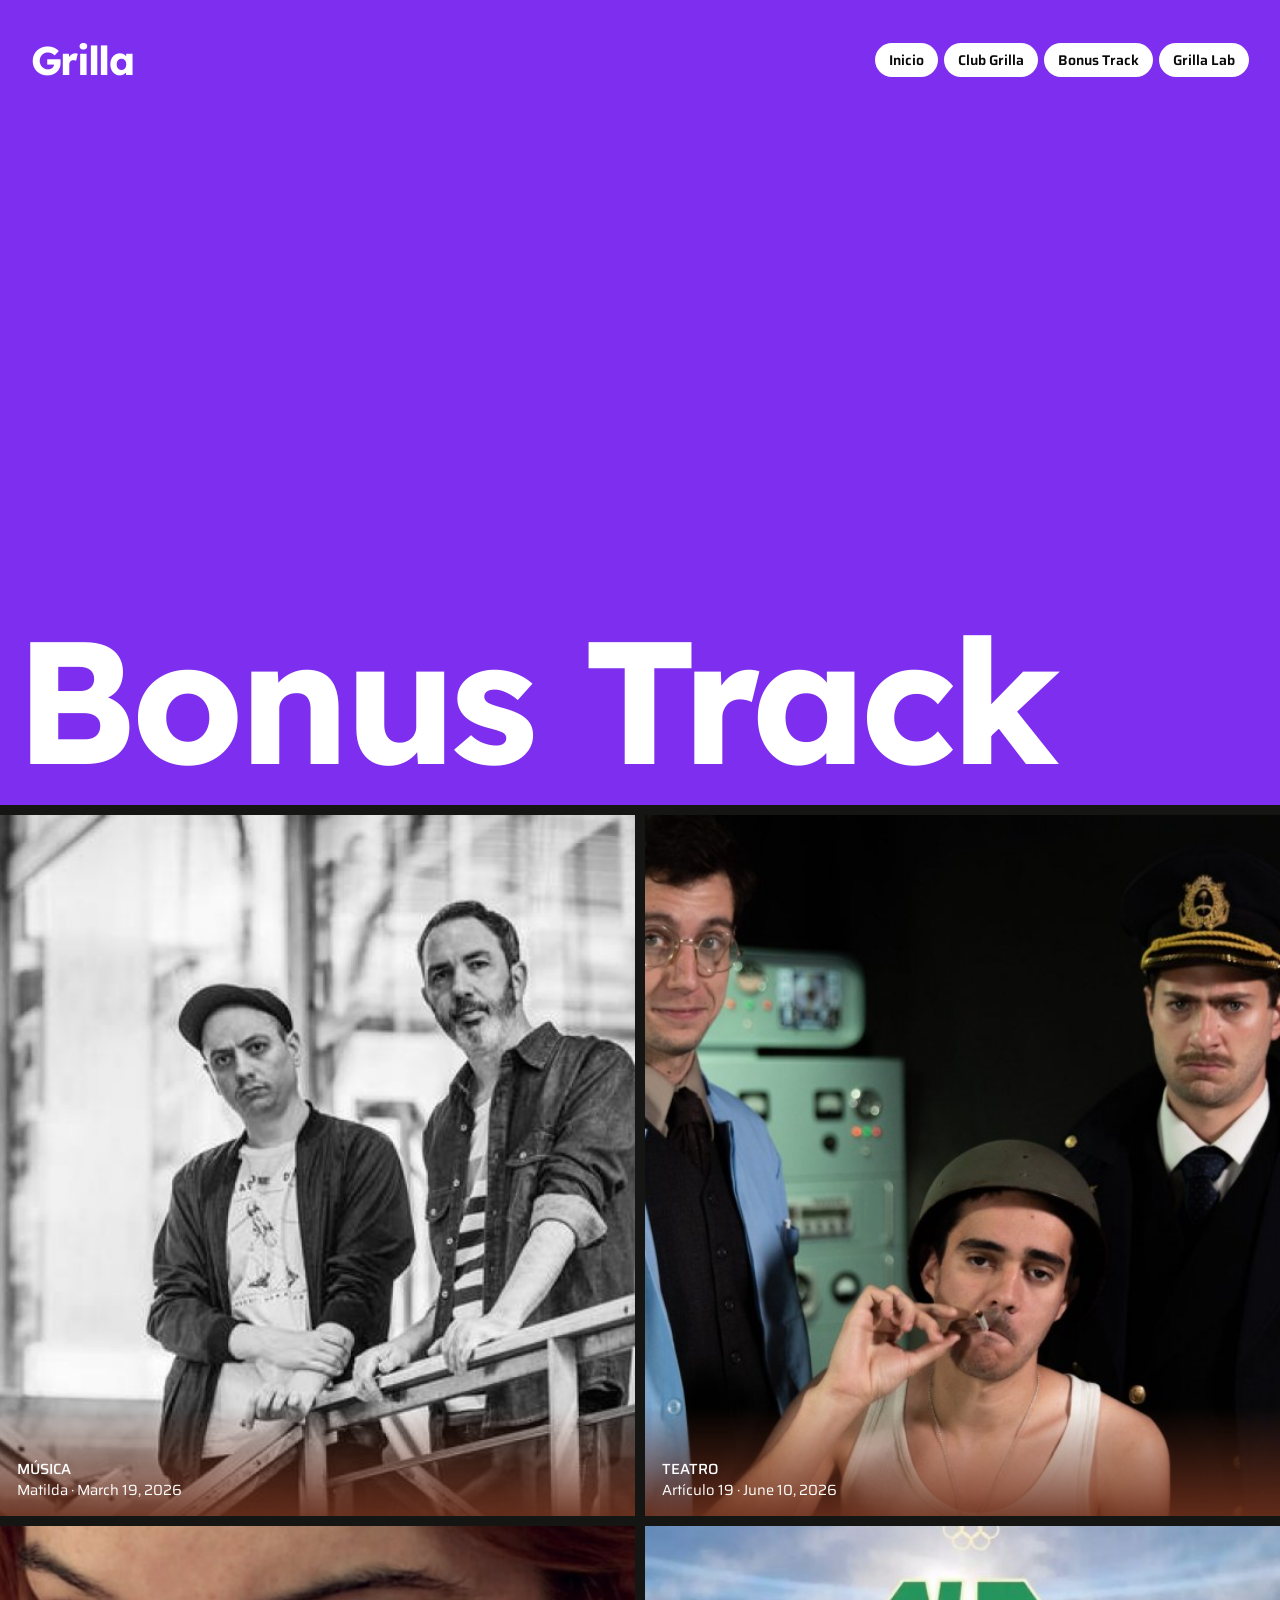
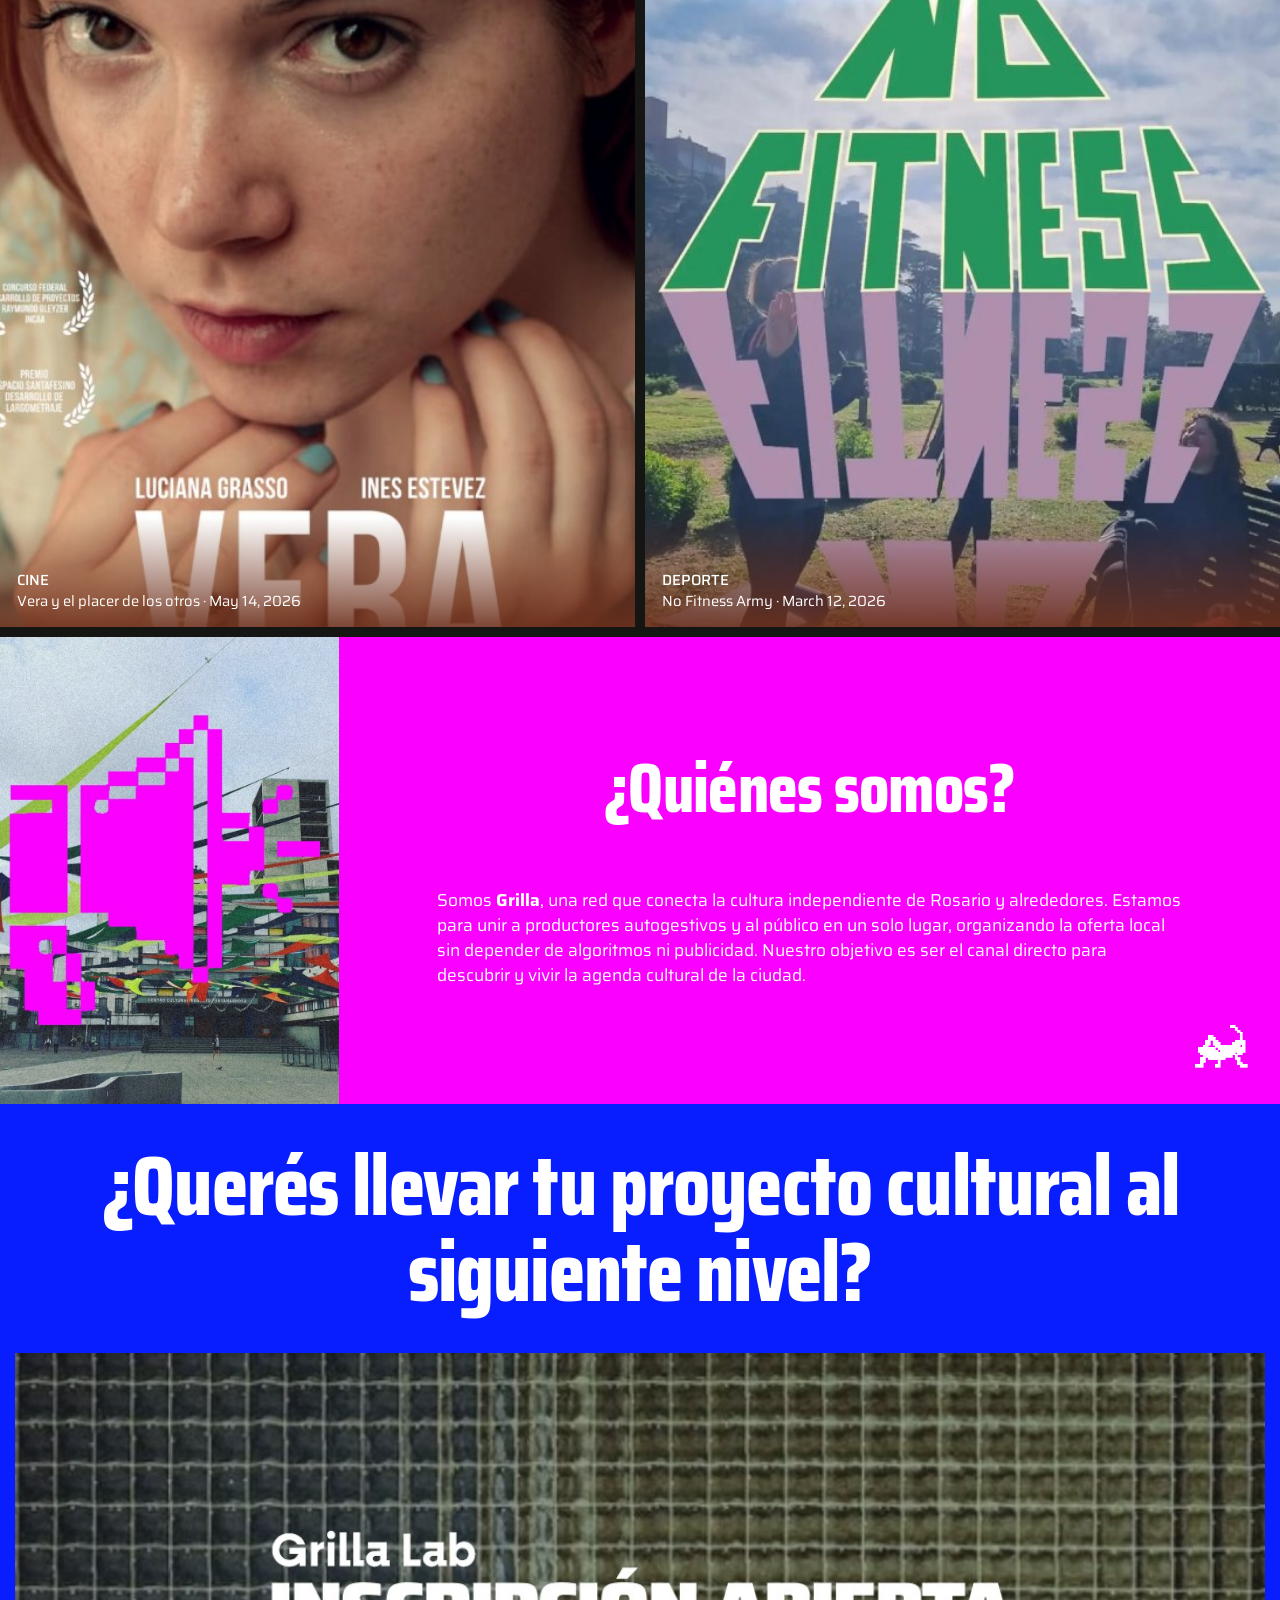
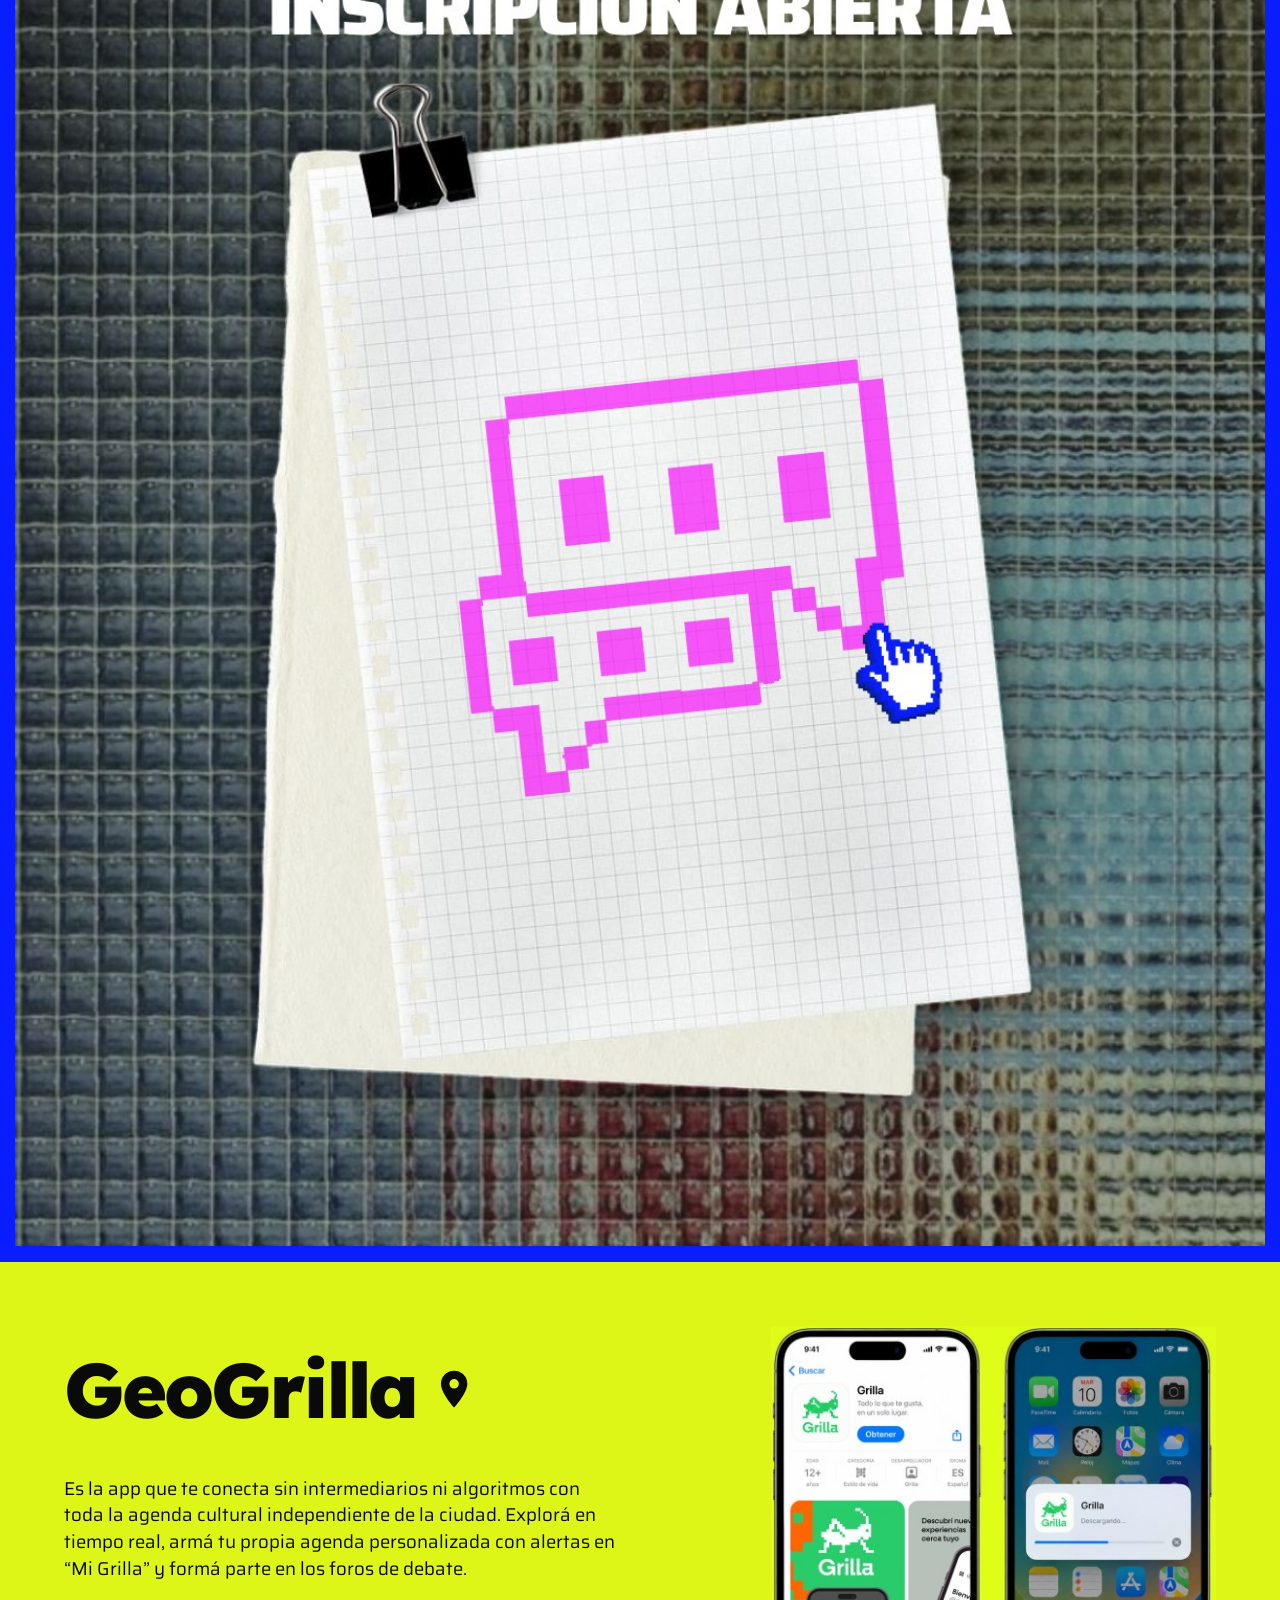
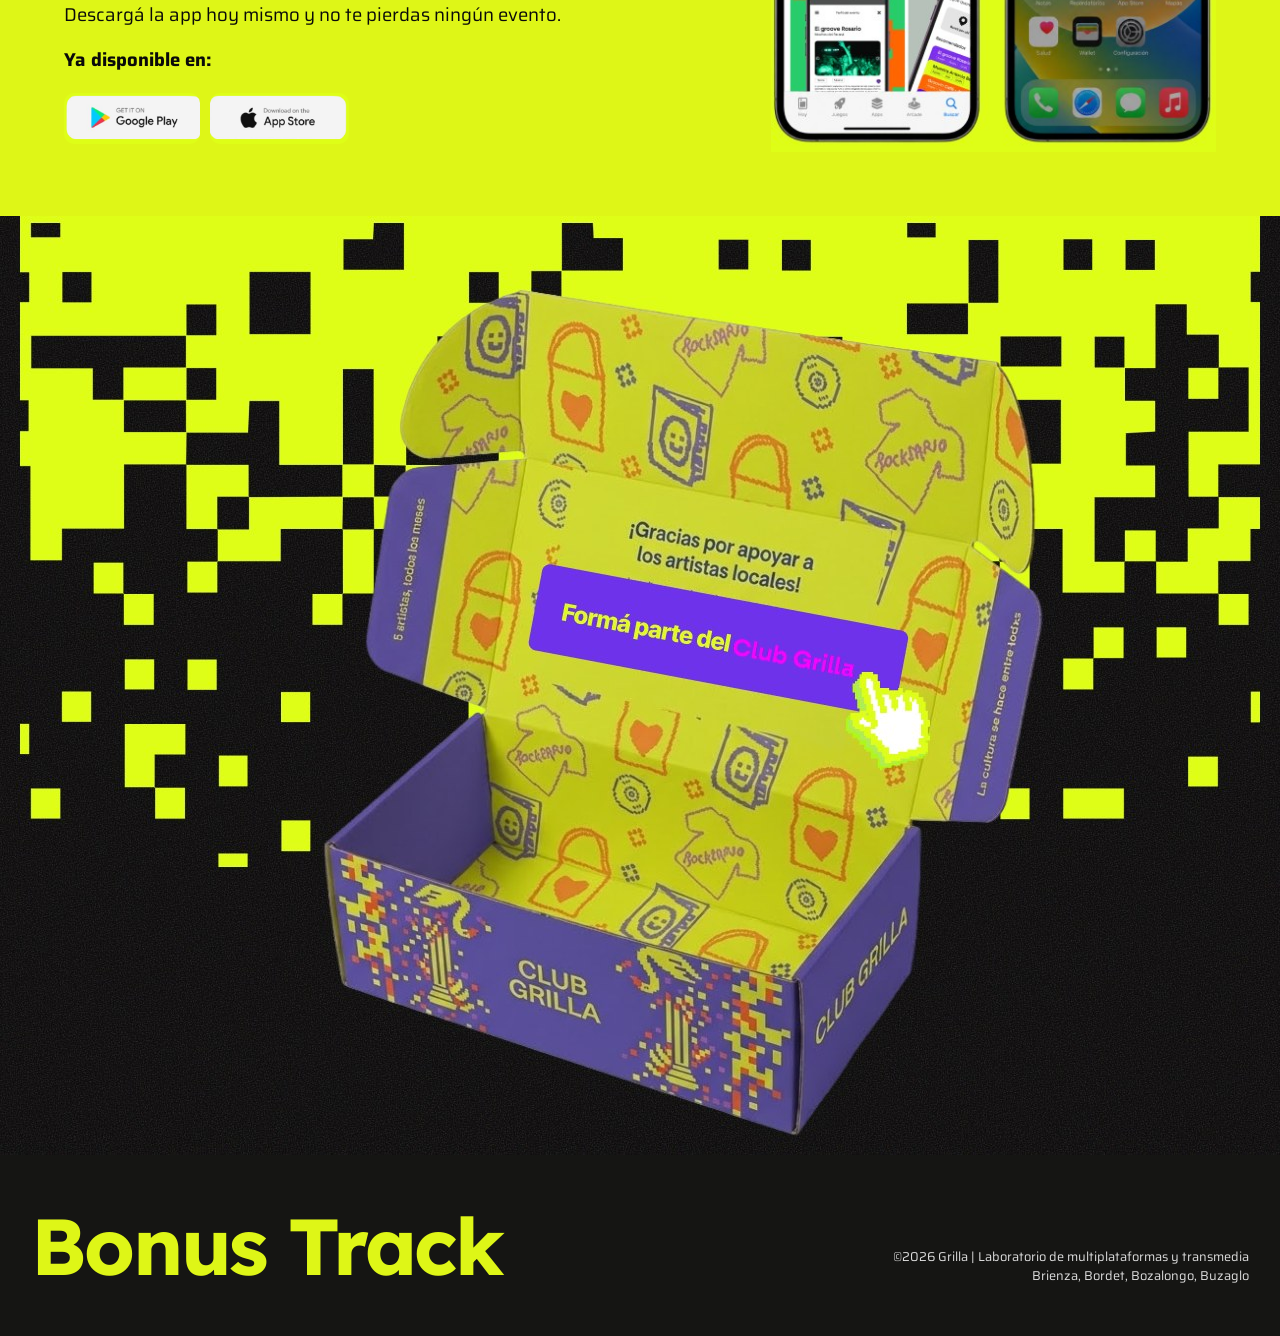
==== index.html @ 1ed2845f "Add files via upload" ====
<!doctype html><html lang="es"><head><meta charset="utf-8"><meta name="viewport" content="width=device-width,initial-scale=1"><title>Bonus Track | Grilla</title><meta name="description" content="Grilla es la red que conecta la cultura independiente de Rosario y alrededores."><link rel="preconnect" href="https://fonts.googleapis.com"><link rel="preconnect" href="https://fonts.gstatic.com" crossorigin><link href="https://fonts.googleapis.com/css2?family=Lexend:wght@500;600;700;800&family=Saira:wght@400;500;600;700&family=Saira+Condensed:wght@800&display=swap" rel="stylesheet"><link rel="stylesheet" href="styles.css"></head><body>
<header class="hero" id="inicio"><div class="top"><a class="logo" href="index.html">Grilla</a><nav class="nav" aria-label="Principal"><a href="index.html">Inicio</a><a href="index.html#club-grilla">Club Grilla</a><a href="index.html#bonus-track">Bonus Track</a><a href="index.html#grilla-lab">Grilla Lab</a></nav></div><h1 class="display">Bonus Track</h1></header>
<main><section class="cards" id="bonus-track" aria-label="Historias de Bonus Track"><a class="card" href="matilda.html"><img src="assets/card-matilda.jpg" alt="Los músicos de Matilda apoyados en una baranda"><span class="cap"><b>MÚSICA</b><span>Matilda · March 19, 2026</span></span></a><a class="card" href="articulo-19.html"><img src="assets/card-teatro.jpg" alt="Tres actores de Artículo 19 en escena"><span class="cap"><b>TEATRO</b><span>Artículo 19 · June 10, 2026</span></span></a><a class="card" href="vera.html"><img src="assets/card-vera.jpg" alt="Primer plano de Vera, protagonista de la película"><span class="cap"><b>CINE</b><span>Vera y el placer de los otros · May 14, 2026</span></span></a><a class="card" href="no-fitness.html"><img src="assets/card-nofitness.jpg" alt="Letras gigantes de No Fitness sobre el cielo de Rosario"><span class="cap"><b>DEPORTE</b><span>No Fitness Army · March 12, 2026</span></span></a></section>
<section class="about" aria-labelledby="quienes"><img class="ph" src="assets/about.jpg" alt="Megáfono pixelado sobre el Centro Cultural Parque de España"><div class="t"><h2 class="sec" id="quienes">¿Quiénes somos?</h2><p>Somos <b>Grilla</b>, una red que conecta la cultura independiente de Rosario y alrededores. Estamos para unir a productores autogestivos y al público en un solo lugar, organizando la oferta local sin depender de algoritmos ni publicidad. Nuestro objetivo es ser el canal directo para descubrir y vivir la agenda cultural de la ciudad.</p><img class="grillo" src="assets/icon-grillo.png" alt="Grillo, mascota de Grilla"></div></section>
<section class="lab" id="grilla-lab"><h2 class="sec">¿Querés llevar tu proyecto cultural al siguiente nivel?</h2><a href="#grilla-lab"><img src="assets/grilla-lab.jpg" alt="Grilla Lab: inscripción abierta" loading="lazy"></a></section>
<section class="geo" id="geogrilla"><div><h2><span>GeoGrilla</span><svg viewBox="0 0 24 24" aria-hidden="true"><path d="M12 1.5a7.5 7.5 0 0 0-7.5 7.5c0 5.4 7.5 13.5 7.5 13.5S19.5 14.4 19.5 9A7.5 7.5 0 0 0 12 1.5zm0 10.2a2.7 2.7 0 1 1 0-5.4 2.7 2.7 0 0 1 0 5.4z" fill="currentColor"/></svg></h2><p>Es la app que te conecta sin intermediarios ni algoritmos con toda la agenda cultural independiente de la ciudad. Explorá en tiempo real, armá tu propia agenda personalizada con alertas en “Mi Grilla” y formá parte en los foros de debate.</p><p>Descargá la app hoy mismo y no te pierdas ningún evento.</p><p><b>Ya disponible en:</b></p><div class="stores"><a href="#" aria-label="Descargar en Google Play"><img src="assets/badge-google.png" alt="Google Play"></a><a href="#" aria-label="Descargar en App Store"><img src="assets/badge-appstore.png" alt="App Store"></a></div></div><img src="assets/geogrilla-phones.jpg" alt="La app de Grilla en dos celulares" loading="lazy"></section>
<a class="club" id="club-grilla" href="#club-grilla"><img src="assets/club-grilla.jpg" alt="Caja del Club Grilla: formá parte del Club Grilla" loading="lazy"></a></main>
<footer><div class="display">Bonus Track</div><small>©2026 Grilla | Laboratorio de multiplataformas y transmedia<br>Brienza, Bordet, Bozalongo, Buzaglo</small></footer></body></html>
---- styles.css ----
:root{--purple:#7e2eef;--lime:#def617;--orange:#f45606;--magenta:#fa00fe;--blue:#091eff;--dark:#151513;--ink:#0a0a0a}
*{box-sizing:border-box;margin:0;padding:0}
html{scroll-behavior:smooth}
body{font-family:'Saira',system-ui,sans-serif;color:var(--ink);background:var(--dark);line-height:1.45;-webkit-font-smoothing:antialiased}
img{display:block;max-width:100%}
a{color:inherit;text-decoration:none}
:focus-visible{outline:3px solid #fff;outline-offset:3px;box-shadow:0 0 0 6px var(--ink)}
.display{font-family:'Lexend',sans-serif;font-weight:700;letter-spacing:-.03em;line-height:1}
/* nav */
.top{display:flex;justify-content:space-between;align-items:center;padding:clamp(14px,2.4vw,34px) clamp(14px,2.4vw,34px) 0;gap:12px;flex-wrap:wrap}
.logo{font-family:'Lexend',sans-serif;font-weight:700;font-size:clamp(26px,3.2vw,40px);letter-spacing:-.04em;color:#fff}
.nav{display:flex;gap:6px;flex-wrap:wrap}
.nav a{background:#fff;color:var(--ink);font-weight:600;font-size:clamp(12px,1.1vw,15px);padding:7px 14px;border-radius:99px}
.nav a[aria-current=page]{border-radius:4px}
.nav a:hover{background:var(--ink);color:#fff}
/* landing hero */
.hero{background:var(--purple);min-height:clamp(300px,63vw,805px);display:flex;flex-direction:column;justify-content:space-between;color:#fff;padding-bottom:clamp(8px,1.5vw,20px)}
.hero h1{font-size:clamp(56px,13.6vw,200px);padding:0 clamp(14px,1.2vw,20px)}
/* tarjetas */
.cards{display:grid;grid-template-columns:1fr 1fr;gap:clamp(4px,.8vw,10px);padding:clamp(4px,.8vw,10px) 0 0}
.card{position:relative;display:block;overflow:hidden;aspect-ratio:625/690;background:#222}
.card img{width:100%;height:100%;object-fit:cover;transition:transform .5s}
.card:hover img{transform:scale(1.03)}
.cap{position:absolute;inset:auto 0 0 0;padding:clamp(24px,4vw,56px) clamp(10px,1.3vw,18px) clamp(8px,1.2vw,16px);color:#fff;font-size:clamp(11px,1.15vw,16px);display:flex;flex-direction:column;background:linear-gradient(transparent,rgba(110,48,28,.88))}
.cap b{font-weight:500;text-transform:uppercase}
/* quienes somos */
.about{display:grid;grid-template-columns:minmax(0,.72fr) minmax(0,2fr);background:var(--magenta);color:#fff;margin-top:clamp(4px,.8vw,10px)}
.about img.ph{width:100%;height:100%;object-fit:cover}
.about .t{position:relative;padding:clamp(24px,5vw,70px);display:flex;flex-direction:column;justify-content:center;gap:clamp(20px,5vw,70px)}
h2.sec{font-family:'Saira Condensed',sans-serif;font-weight:800;line-height:1.02;letter-spacing:-.01em}
.about h2{font-size:clamp(34px,5.4vw,70px);text-align:center}
.about p{font-size:clamp(13px,1.35vw,18px);max-width:62ch;margin:0 auto}
.about .grillo{position:absolute;right:clamp(10px,2vw,28px);bottom:clamp(10px,2vw,28px);width:clamp(36px,5vw,64px)}
/* lab */
.lab{background:var(--blue);color:#fff;padding:clamp(18px,3vw,40px) clamp(10px,1.2vw,16px) clamp(10px,1.2vw,16px);text-align:center}
.lab h2{font-size:clamp(34px,6.6vw,88px);max-width:14em;margin:0 auto clamp(18px,3vw,40px)}
.lab a{display:block}.lab img{width:100%}
/* geogrilla */
.geo{background:var(--lime);display:grid;grid-template-columns:1.5fr 1fr;gap:clamp(16px,3vw,40px);align-items:center;padding:clamp(24px,5vw,70px)}
.geo h2{font-family:'Lexend',sans-serif;font-weight:800;font-size:clamp(40px,6vw,80px);letter-spacing:-.04em;display:flex;align-items:center;gap:.2em;margin-bottom:.4em}
.geo h2 svg{width:.55em;height:.55em}
.geo p{font-size:clamp(14px,1.45vw,19px);max-width:46ch;margin-bottom:1em}
.geo .stores{display:flex;gap:10px;flex-wrap:wrap}
.geo .stores img{height:clamp(36px,4vw,54px);width:auto;border-radius:10px}
.geo>img{width:100%;max-width:460px;justify-self:center}
/* club */
.club{display:block;background:var(--dark)}.club img{width:100%}
/* footer */
footer{background:var(--dark);color:#fff;display:flex;justify-content:space-between;align-items:flex-end;gap:16px;flex-wrap:wrap;padding:clamp(24px,4vw,56px) clamp(14px,2.4vw,34px)}
footer .display{color:var(--lime);font-size:clamp(40px,6.2vw,86px)}
footer small{font-size:clamp(11px,1vw,14px);text-align:right;color:#ddd}
/* historia */
.story{background:var(--c)}
.story .head{padding-bottom:clamp(12px,2vw,24px)}
.story h1{font-size:clamp(56px,13.6vw,200px);padding:clamp(24px,5vw,70px) clamp(14px,2.4vw,34px) clamp(12px,2vw,24px);color:var(--ink)}
.strip{height:14px;background:var(--ink);-webkit-mask:url("data:image/svg+xml,%3Csvg xmlns='http://www.w3.org/2000/svg' width='24' height='14' viewBox='0 0 24 14'%3E%3Cpath d='M2 1h11v12H2zM3 2v10h9V2z M5 3.5l5 3.5-5 3.5z' fill-rule='evenodd'/%3E%3C/svg%3E") repeat-x;mask:url("data:image/svg+xml,%3Csvg xmlns='http://www.w3.org/2000/svg' width='24' height='14' viewBox='0 0 24 14'%3E%3Cpath d='M2 1h11v12H2zM3 2v10h9V2z M5 3.5l5 3.5-5 3.5z' fill-rule='evenodd'/%3E%3C/svg%3E") repeat-x}
.story .hero-img{width:100%;aspect-ratio:1280/718;object-fit:cover;margin-top:clamp(20px,4vw,50px)}
.story .hero-img.inset{width:calc(100% - clamp(8px,1.4vw,20px));margin-inline:auto;border-radius:10px}
.mano{display:grid;grid-template-columns:minmax(120px,.24fr) minmax(0,1fr);gap:clamp(16px,3vw,40px);padding:clamp(24px,4vw,56px) clamp(14px,2.4vw,34px)}
.mano h2{font-family:'Lexend',sans-serif;font-weight:700;font-size:clamp(17px,1.9vw,25px);letter-spacing:-.03em;text-align:right;align-self:center}
.mano h2 img{width:clamp(40px,5vw,66px);margin:12px 0 0 auto}
.mano .txt{max-width:88ch;font-size:clamp(14px,1.3vw,17px)}
.mano p{margin-bottom:1.1em}.mano p:last-child{font-weight:700;margin:0}
.video{background:#efefef;margin:0 clamp(4px,.8vw,10px);padding:clamp(24px,5vw,70px) clamp(8px,1vw,14px);border-radius:10px 10px 0 0}
.video .frame{aspect-ratio:16/9;background:#222;position:relative}
.video iframe{position:absolute;inset:0;width:100%;height:100%;border:0}
.video .soon{position:absolute;inset:0;display:grid;place-items:center;color:#fff;font-size:clamp(14px,1.6vw,20px)}
.more{background:var(--dark);color:#fff;display:grid;grid-template-columns:minmax(80px,.18fr) minmax(0,1fr);gap:clamp(12px,2vw,28px);padding:clamp(28px,5vw,70px) clamp(14px,1.6vw,22px)}
.more h2{font-family:'Lexend',sans-serif;font-weight:600;font-size:clamp(14px,1.4vw,19px);letter-spacing:-.02em}
.more ul{list-style:none;display:flex;gap:clamp(10px,1.6vw,24px);overflow-x:auto;scroll-snap-type:x mandatory;padding-bottom:8px}
.more li{flex:0 0 clamp(190px,25%,272px);scroll-snap-align:start}
.more img{width:100%;aspect-ratio:234/272;object-fit:cover;margin-bottom:12px}
.more b{display:block;font-weight:500;text-transform:uppercase;font-size:15px}
.more span{color:#9a9a9a;font-size:15px}
@media(max-width:760px){
 .about,.geo,.mano,.more{grid-template-columns:1fr}
 .about img.ph{height:240px}
 .mano h2{text-align:left;display:flex;align-items:center;gap:14px}.mano h2 img{margin:0}
 .geo>img{max-width:320px}
 footer small{text-align:left}
}
@media(max-width:520px){.cards{grid-template-columns:1fr}.card{aspect-ratio:4/4.2}}
@media(prefers-reduced-motion:reduce){html{scroll-behavior:auto}.card img{transition:none}}
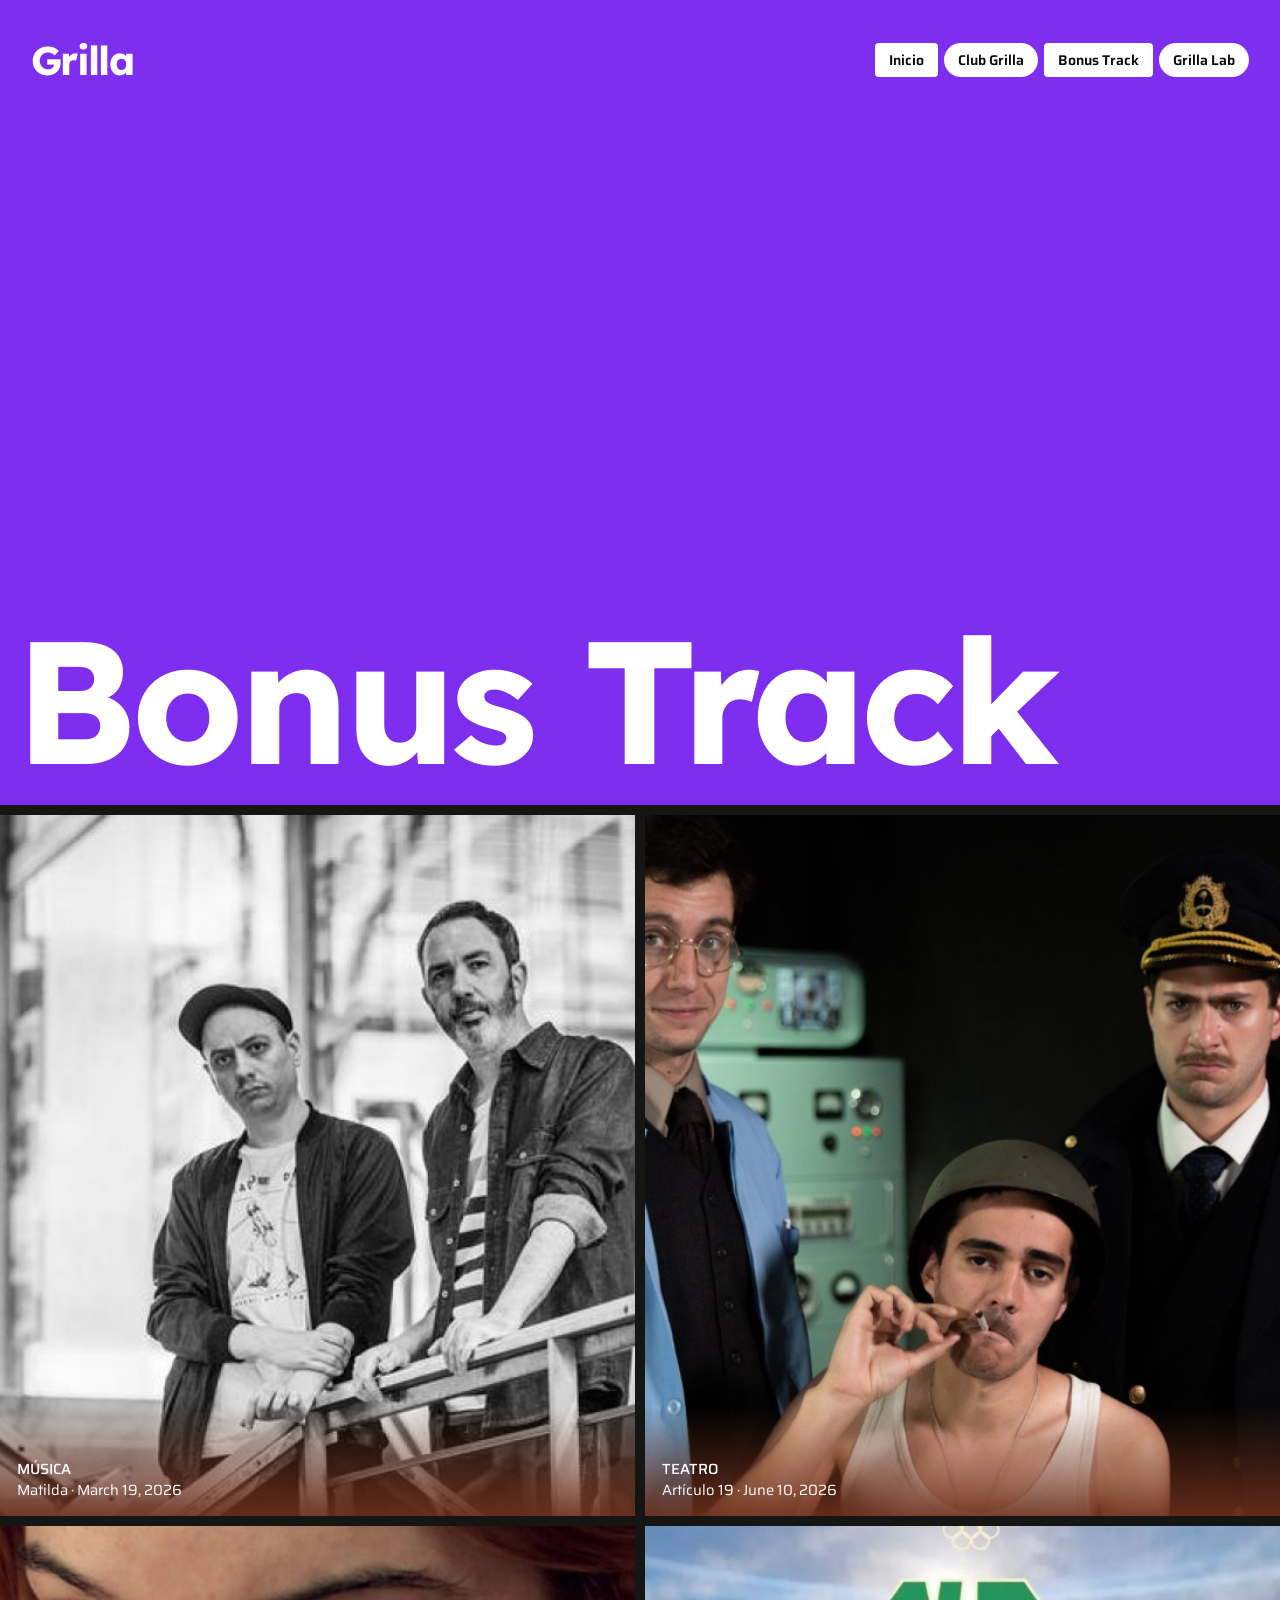
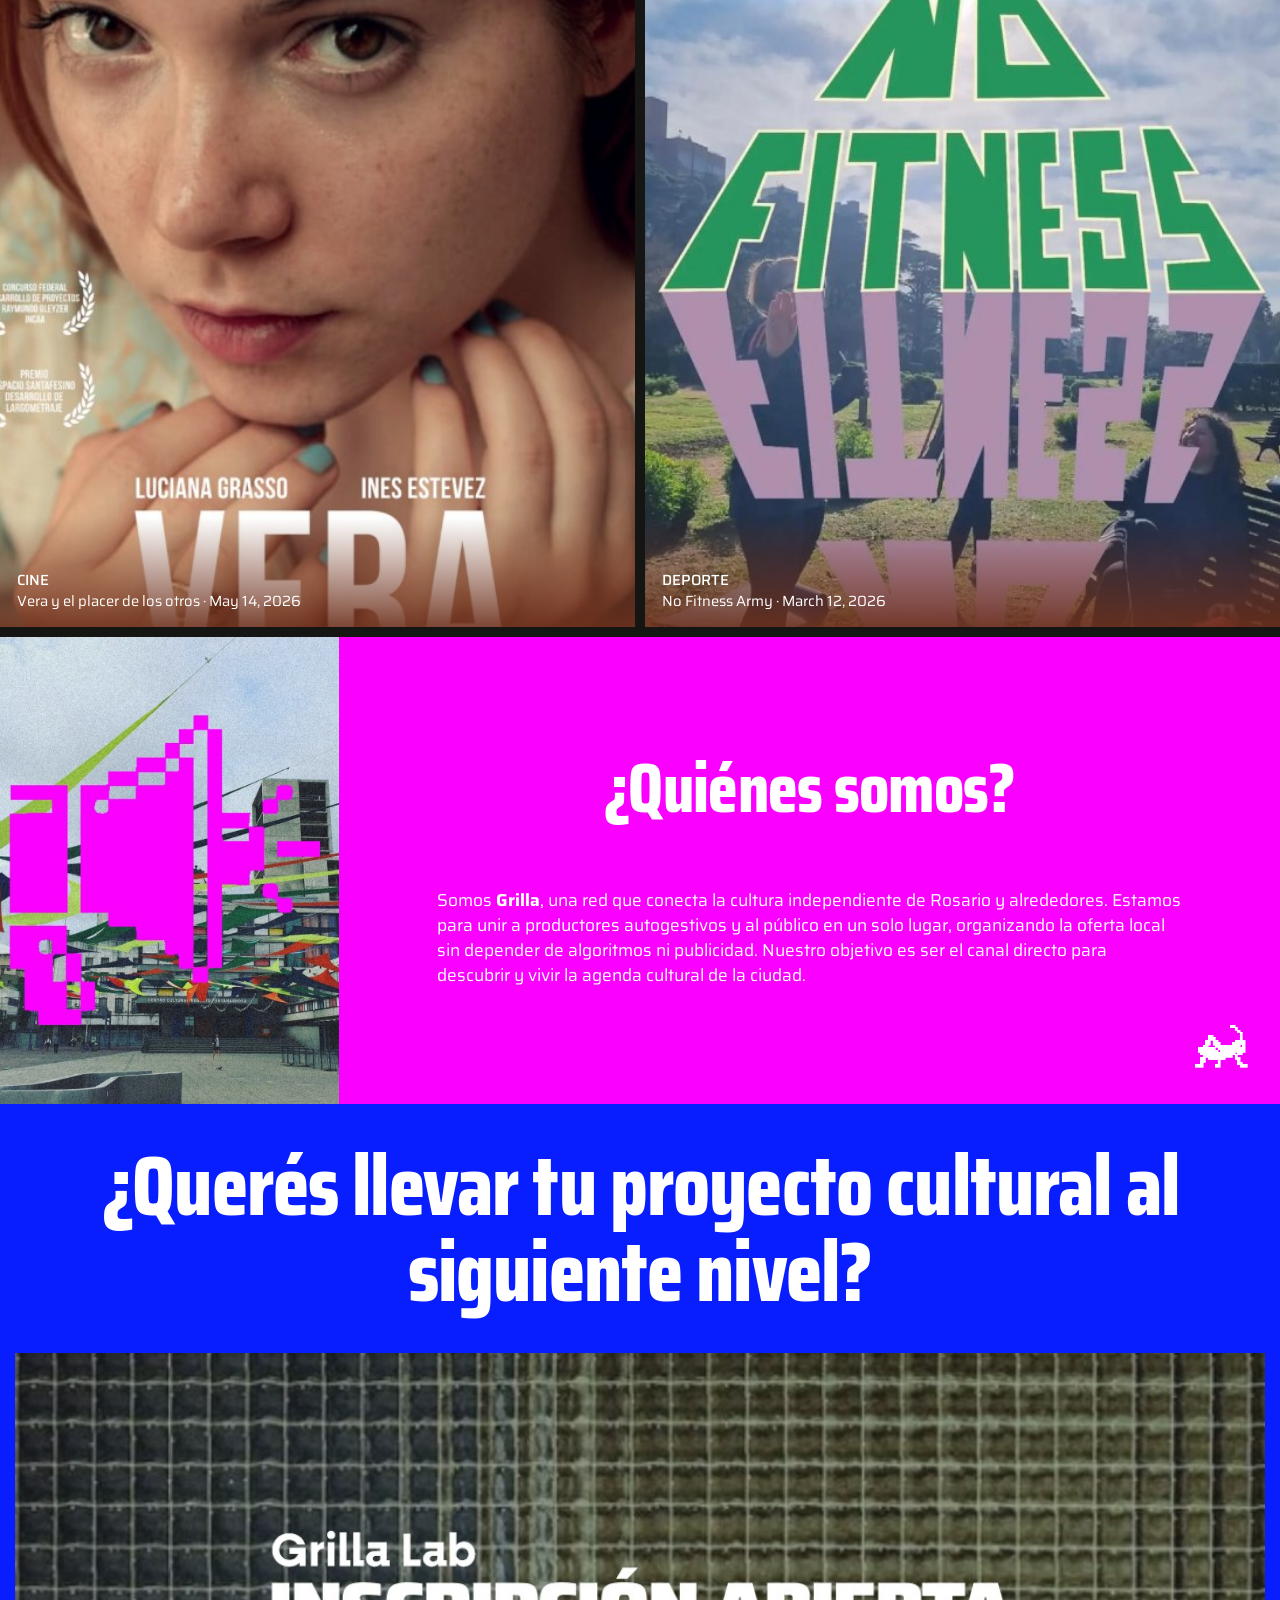
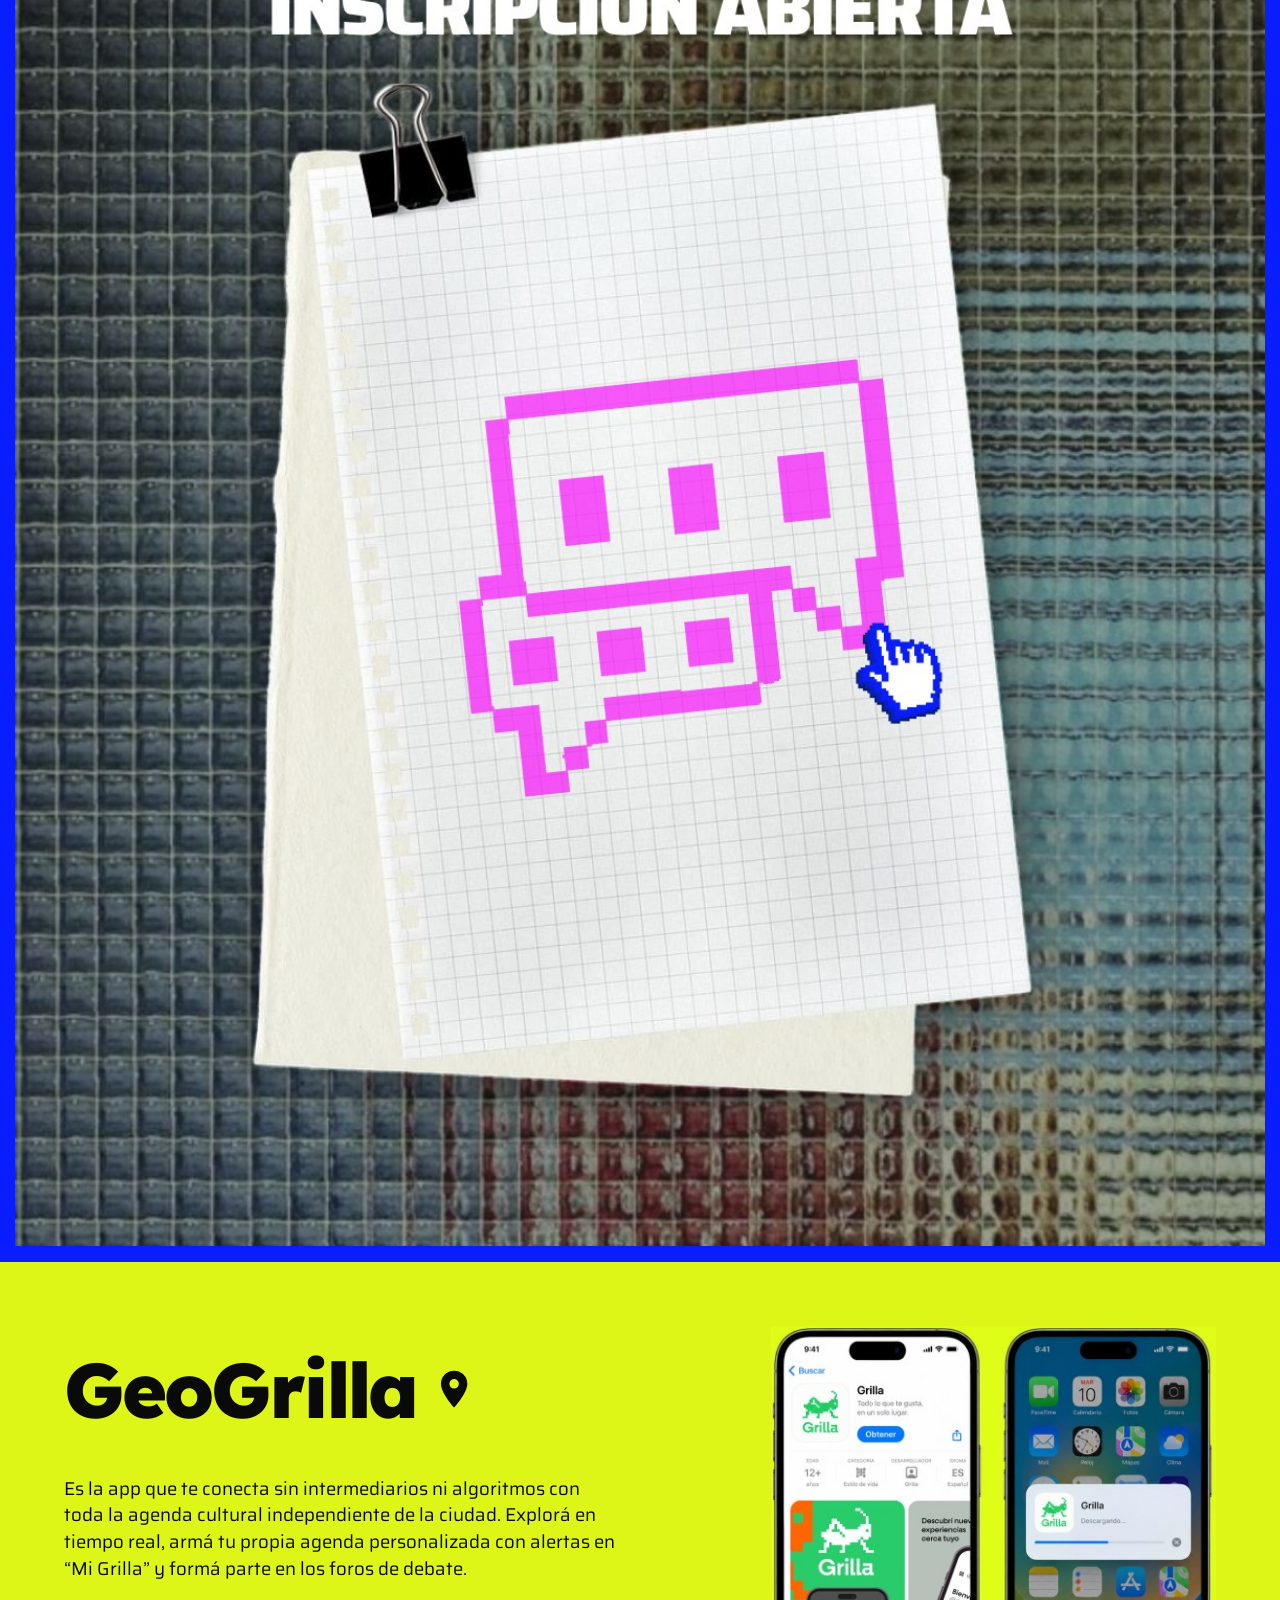
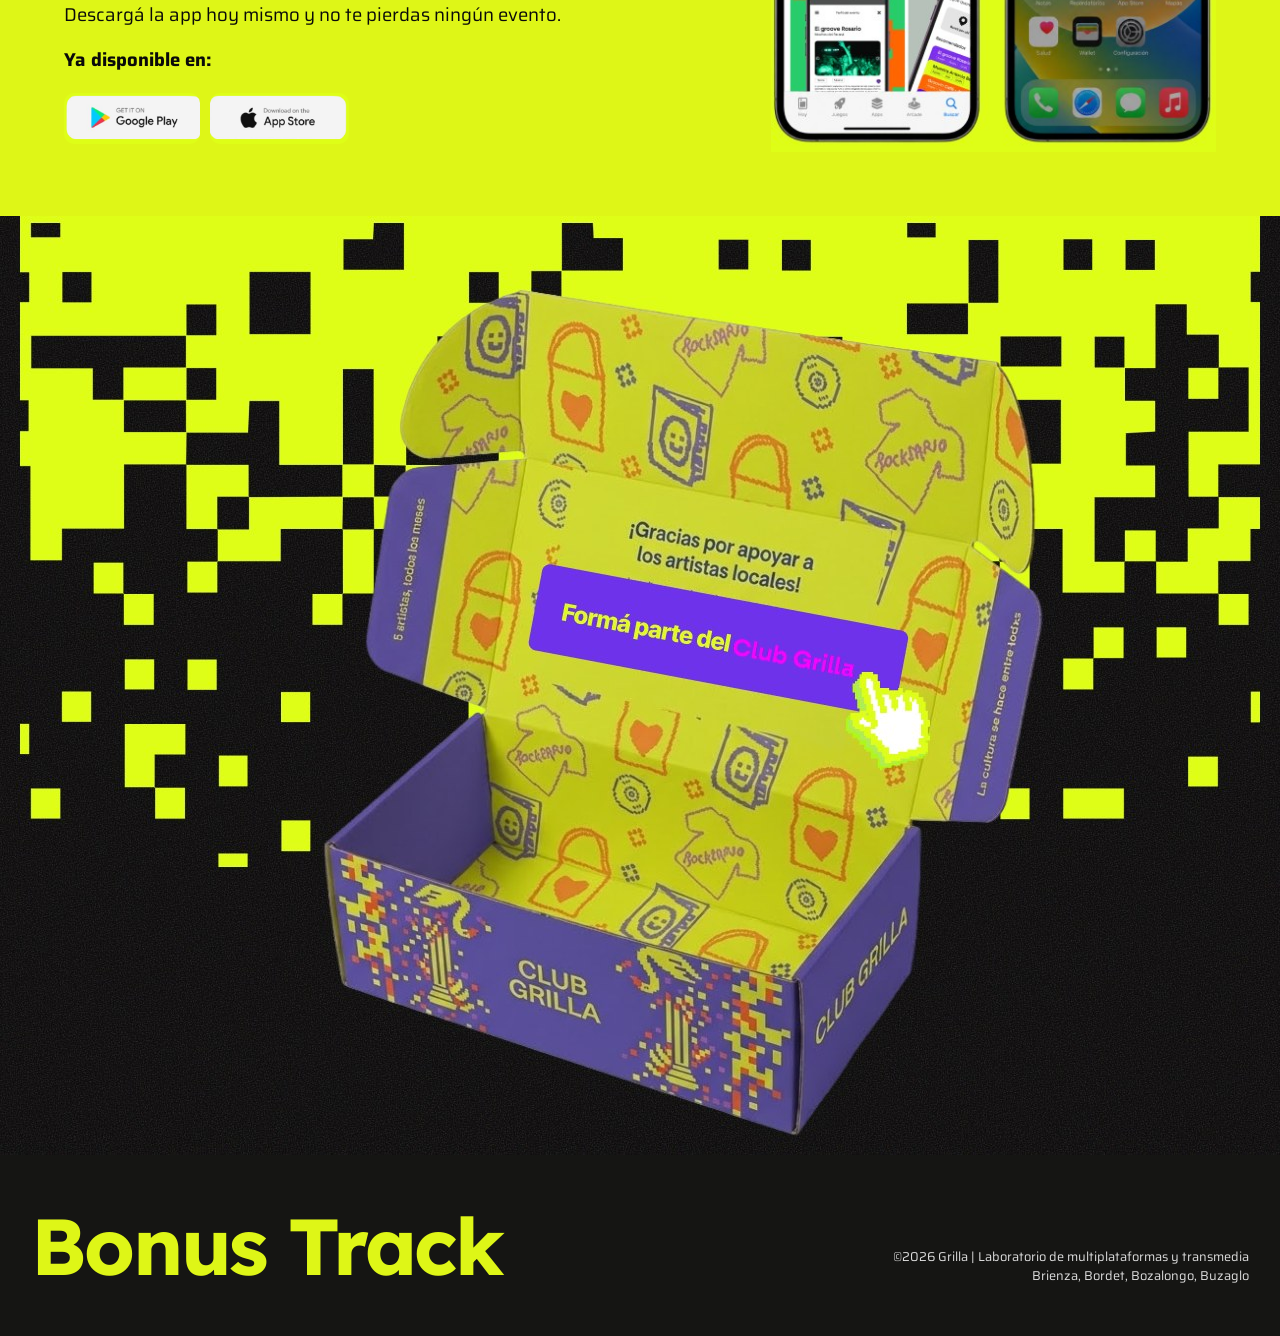
==== commit 853d0883: "Add files via upload" ====
--- a/index.html
+++ b/index.html
@@ -1,8 +1,8 @@
 <!doctype html><html lang="es"><head><meta charset="utf-8"><meta name="viewport" content="width=device-width,initial-scale=1"><title>Bonus Track | Grilla</title><meta name="description" content="Grilla es la red que conecta la cultura independiente de Rosario y alrededores."><link rel="preconnect" href="https://fonts.googleapis.com"><link rel="preconnect" href="https://fonts.gstatic.com" crossorigin><link href="https://fonts.googleapis.com/css2?family=Lexend:wght@500;600;700;800&family=Saira:wght@400;500;600;700&family=Saira+Condensed:wght@800&display=swap" rel="stylesheet"><link rel="stylesheet" href="styles.css"></head><body>
-<header class="hero" id="inicio"><div class="top"><a class="logo" href="index.html">Grilla</a><nav class="nav" aria-label="Principal"><a href="index.html">Inicio</a><a href="index.html#club-grilla">Club Grilla</a><a href="index.html#bonus-track">Bonus Track</a><a href="index.html#grilla-lab">Grilla Lab</a></nav></div><h1 class="display">Bonus Track</h1></header>
+<header class="hero" id="inicio"><div class="top"><a class="logo" href="index.html">Grilla</a><nav class="nav" aria-label="Principal"><a href="index.html">Inicio</a><a href="club-grilla.html">Club Grilla</a><a href="bonus-track.html">Bonus Track</a><a href="grilla-lab.html">Grilla Lab</a></nav></div><h1 class="display">Bonus Track</h1></header>
 <main><section class="cards" id="bonus-track" aria-label="Historias de Bonus Track"><a class="card" href="matilda.html"><img src="assets/card-matilda.jpg" alt="Los músicos de Matilda apoyados en una baranda"><span class="cap"><b>MÚSICA</b><span>Matilda · March 19, 2026</span></span></a><a class="card" href="articulo-19.html"><img src="assets/card-teatro.jpg" alt="Tres actores de Artículo 19 en escena"><span class="cap"><b>TEATRO</b><span>Artículo 19 · June 10, 2026</span></span></a><a class="card" href="vera.html"><img src="assets/card-vera.jpg" alt="Primer plano de Vera, protagonista de la película"><span class="cap"><b>CINE</b><span>Vera y el placer de los otros · May 14, 2026</span></span></a><a class="card" href="no-fitness.html"><img src="assets/card-nofitness.jpg" alt="Letras gigantes de No Fitness sobre el cielo de Rosario"><span class="cap"><b>DEPORTE</b><span>No Fitness Army · March 12, 2026</span></span></a></section>
 <section class="about" aria-labelledby="quienes"><img class="ph" src="assets/about.jpg" alt="Megáfono pixelado sobre el Centro Cultural Parque de España"><div class="t"><h2 class="sec" id="quienes">¿Quiénes somos?</h2><p>Somos <b>Grilla</b>, una red que conecta la cultura independiente de Rosario y alrededores. Estamos para unir a productores autogestivos y al público en un solo lugar, organizando la oferta local sin depender de algoritmos ni publicidad. Nuestro objetivo es ser el canal directo para descubrir y vivir la agenda cultural de la ciudad.</p><img class="grillo" src="assets/icon-grillo.png" alt="Grillo, mascota de Grilla"></div></section>
-<section class="lab" id="grilla-lab"><h2 class="sec">¿Querés llevar tu proyecto cultural al siguiente nivel?</h2><a href="#grilla-lab"><img src="assets/grilla-lab.jpg" alt="Grilla Lab: inscripción abierta" loading="lazy"></a></section>
+<section class="lab" id="grilla-lab"><h2 class="sec">¿Querés llevar tu proyecto cultural al siguiente nivel?</h2><a href="grilla-lab.html"><img src="assets/grilla-lab.jpg" alt="Grilla Lab: inscripción abierta" loading="lazy"></a></section>
 <section class="geo" id="geogrilla"><div><h2><span>GeoGrilla</span><svg viewBox="0 0 24 24" aria-hidden="true"><path d="M12 1.5a7.5 7.5 0 0 0-7.5 7.5c0 5.4 7.5 13.5 7.5 13.5S19.5 14.4 19.5 9A7.5 7.5 0 0 0 12 1.5zm0 10.2a2.7 2.7 0 1 1 0-5.4 2.7 2.7 0 0 1 0 5.4z" fill="currentColor"/></svg></h2><p>Es la app que te conecta sin intermediarios ni algoritmos con toda la agenda cultural independiente de la ciudad. Explorá en tiempo real, armá tu propia agenda personalizada con alertas en “Mi Grilla” y formá parte en los foros de debate.</p><p>Descargá la app hoy mismo y no te pierdas ningún evento.</p><p><b>Ya disponible en:</b></p><div class="stores"><a href="#" aria-label="Descargar en Google Play"><img src="assets/badge-google.png" alt="Google Play"></a><a href="#" aria-label="Descargar en App Store"><img src="assets/badge-appstore.png" alt="App Store"></a></div></div><img src="assets/geogrilla-phones.jpg" alt="La app de Grilla en dos celulares" loading="lazy"></section>
-<a class="club" id="club-grilla" href="#club-grilla"><img src="assets/club-grilla.jpg" alt="Caja del Club Grilla: formá parte del Club Grilla" loading="lazy"></a></main>
+<a class="club" id="club-grilla" href="club-grilla.html"><img src="assets/club-grilla.jpg" alt="Caja del Club Grilla: formá parte del Club Grilla" loading="lazy"></a></main>
 <footer><div class="display">Bonus Track</div><small>©2026 Grilla | Laboratorio de multiplataformas y transmedia<br>Brienza, Bordet, Bozalongo, Buzaglo</small></footer></body></html>
--- a/styles.css
+++ b/styles.css
@@ -9,9 +9,9 @@
 /* nav */
 .top{display:flex;justify-content:space-between;align-items:center;padding:clamp(14px,2.4vw,34px) clamp(14px,2.4vw,34px) 0;gap:12px;flex-wrap:wrap}
 .logo{font-family:'Lexend',sans-serif;font-weight:700;font-size:clamp(26px,3.2vw,40px);letter-spacing:-.04em;color:#fff}
-.nav{display:flex;gap:6px;flex-wrap:wrap}
-.nav a{background:#fff;color:var(--ink);font-weight:600;font-size:clamp(12px,1.1vw,15px);padding:7px 14px;border-radius:99px}
-.nav a[aria-current=page]{border-radius:4px}
+.nav{margin-left:auto;display:flex;gap:6px;flex-wrap:wrap}
+.nav a{background:#fff;color:var(--navc,var(--ink));font-weight:600;font-size:clamp(12px,1.1vw,15px);padding:7px 14px;border-radius:99px}
+.nav a:nth-child(odd){border-radius:4px}
 .nav a:hover{background:var(--ink);color:#fff}
 /* landing hero */
 .hero{background:var(--purple);min-height:clamp(300px,63vw,805px);display:flex;flex-direction:column;justify-content:space-between;color:#fff;padding-bottom:clamp(8px,1.5vw,20px)}
@@ -60,7 +60,7 @@
 .mano h2{font-family:'Lexend',sans-serif;font-weight:700;font-size:clamp(17px,1.9vw,25px);letter-spacing:-.03em;text-align:right;align-self:center}
 .mano h2 img{width:clamp(40px,5vw,66px);margin:12px 0 0 auto}
 .mano .txt{max-width:88ch;font-size:clamp(14px,1.3vw,17px)}
-.mano p{margin-bottom:1.1em}.mano p:last-child{font-weight:700;margin:0}
+.mano p{margin-bottom:1.1em}.mano p:last-child{font-weight:700;margin:0}.mano .only p{font-weight:400}
 .video{background:#efefef;margin:0 clamp(4px,.8vw,10px);padding:clamp(24px,5vw,70px) clamp(8px,1vw,14px);border-radius:10px 10px 0 0}
 .video .frame{aspect-ratio:16/9;background:#222;position:relative}
 .video iframe{position:absolute;inset:0;width:100%;height:100%;border:0}
@@ -80,4 +80,27 @@
  footer small{text-align:left}
 }
 @media(max-width:520px){.cards{grid-template-columns:1fr}.card{aspect-ratio:4/4.2}}
-@media(prefers-reduced-motion:reduce){html{scroll-behavior:auto}.card img{transition:none}}+@media(prefers-reduced-motion:reduce){html{scroll-behavior:auto}.card img{transition:none}}
+/* club grilla / grilla lab */
+.page{background:var(--c);color:#fff;--navc:var(--c);overflow:hidden}
+.page .top{padding-right:clamp(14px,6.7vw,86px);padding-top:clamp(14px,3.7vw,47px)}
+.page h1{font-size:clamp(52px,11.7vw,170px);font-weight:800;padding:clamp(24px,5vw,70px) clamp(16px,4.6vw,59px) 0}
+.info{display:grid;grid-template-columns:minmax(0,1.9fr) minmax(0,1fr);gap:clamp(24px,6vw,100px);padding:clamp(28px,4.6vw,60px) clamp(16px,4.6vw,59px) clamp(48px,7vw,90px);font-size:clamp(15px,1.45vw,19px);line-height:1.55}
+.info p+p{margin-top:1.5em}
+.info aside{padding-left:clamp(0px,1.4vw,18px)}
+.info aside h2{font-size:clamp(17px,1.65vw,22px);font-weight:700;line-height:1.3;margin-bottom:1.1em}
+.cat{margin-top:1.3em}.cat b{display:flex;align-items:center;gap:.4em;font-weight:700}.cat b img{width:1em;height:1em;object-fit:contain}
+.cat span{display:block;padding-left:1.4em}
+.mail{font-weight:700}
+.hand{display:inline-block;width:clamp(44px,6.2vw,80px);vertical-align:top;margin:-.5em 0 -3.2em .3em}
+.pix{display:block;width:100%}
+.page+footer{padding-top:clamp(60px,18vw,240px)}
+/* bonus track (índice) */
+.grey{background:#efefef;color:var(--ink);font-family:'Hanken Grotesk','Saira',sans-serif;padding:clamp(40px,7vw,90px) clamp(16px,2vw,24px) clamp(50px,8vw,110px)}
+.grey .col{max-width:640px;margin:0 auto}
+.grey section+section{margin-top:clamp(48px,8vw,100px)}
+.grey h3{font-family:'Lexend',sans-serif;font-weight:700;font-size:clamp(15px,1.4vw,18px);letter-spacing:-.02em;margin-bottom:1.4em}
+.grey h3 a:hover{text-decoration:underline;text-underline-offset:4px}
+.grey p{font-size:clamp(15px,1.4vw,17.5px);line-height:1.6}
+.grey b{font-weight:700}
+@media(max-width:760px){.info{grid-template-columns:1fr}.info aside{padding-left:0}}
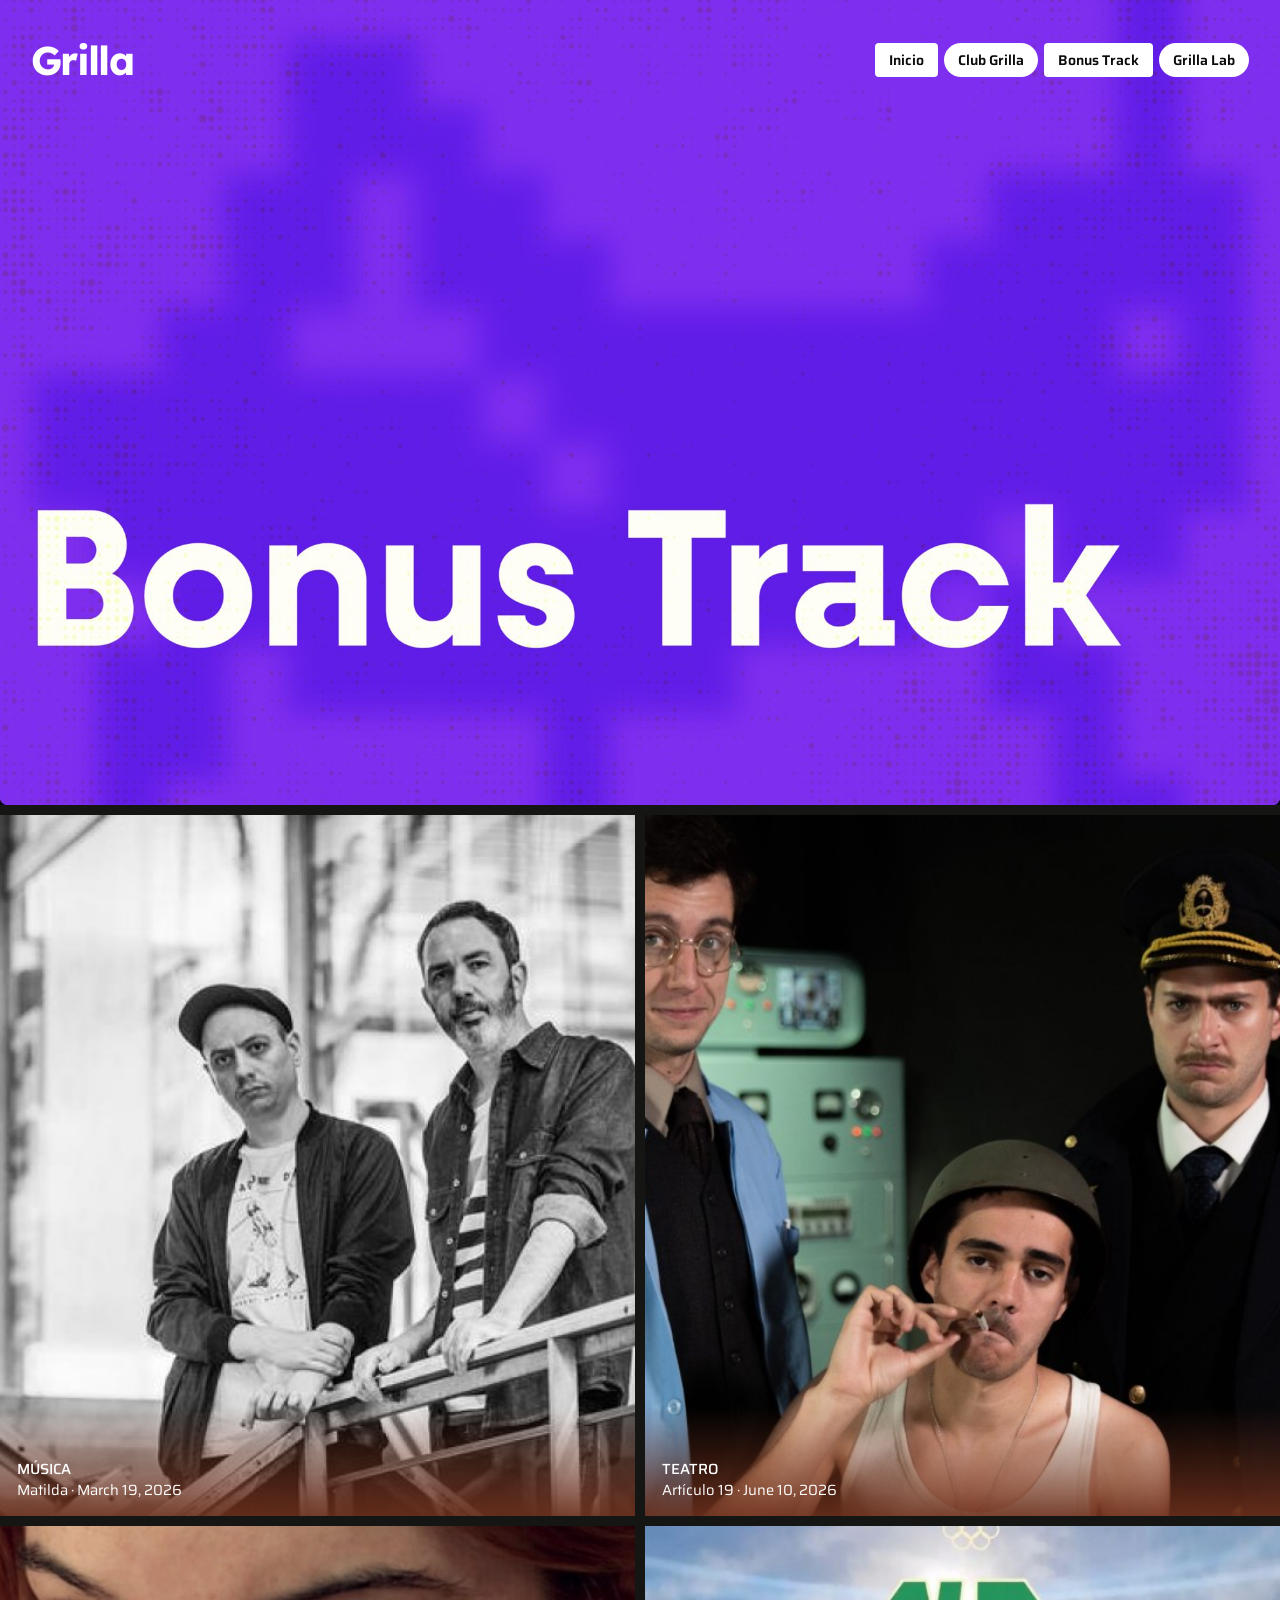
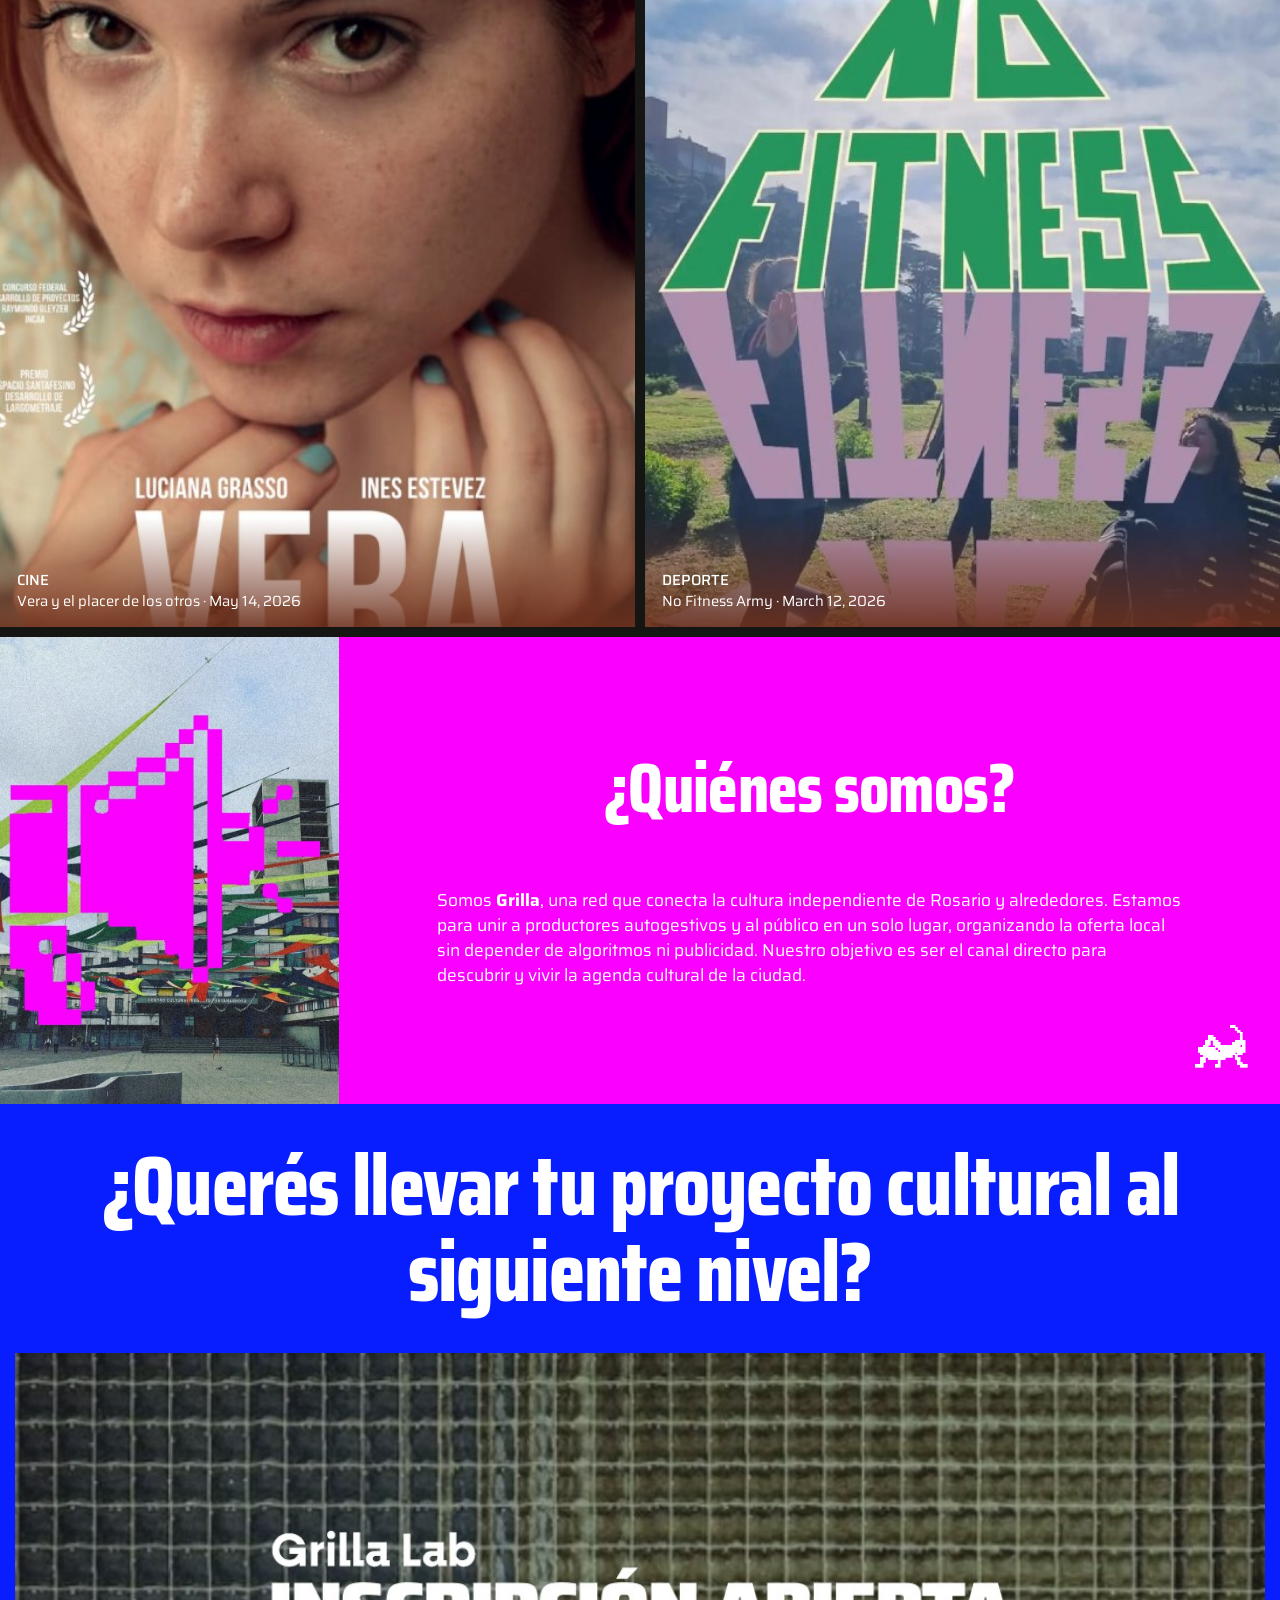
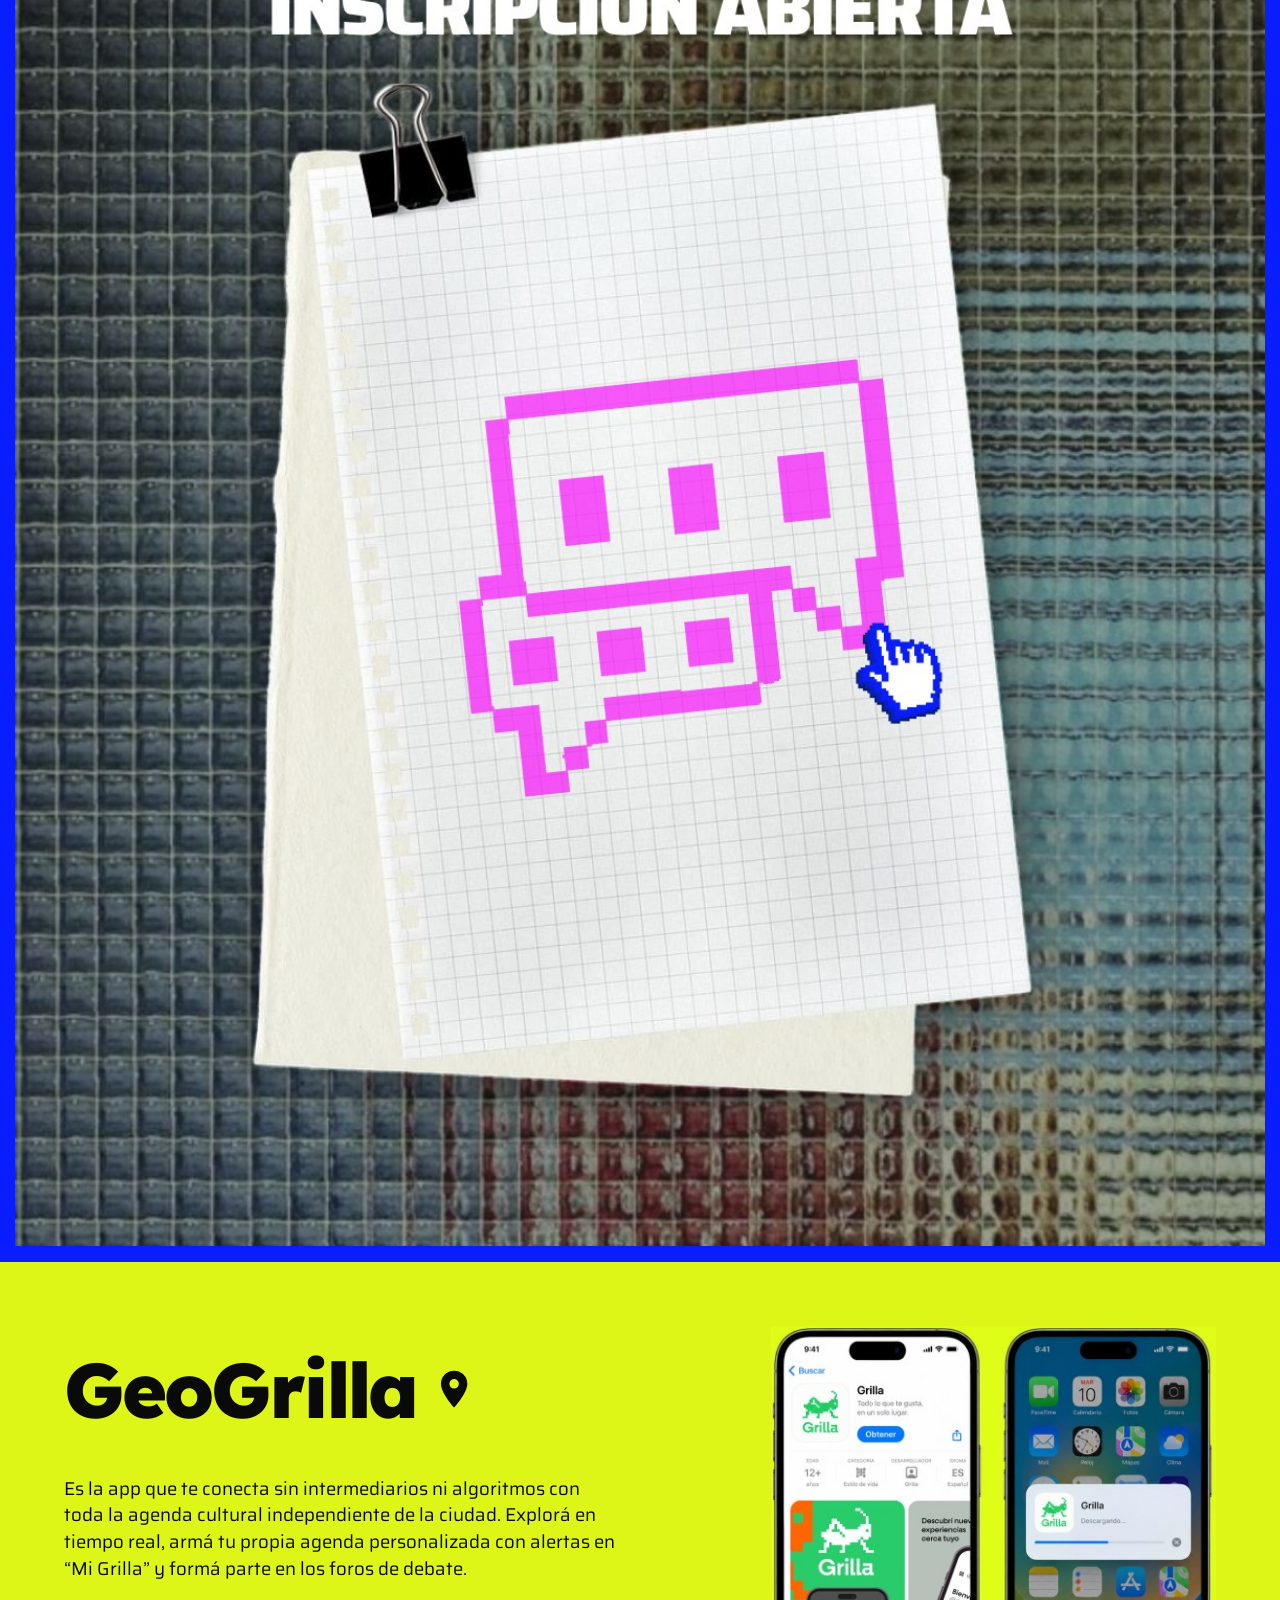
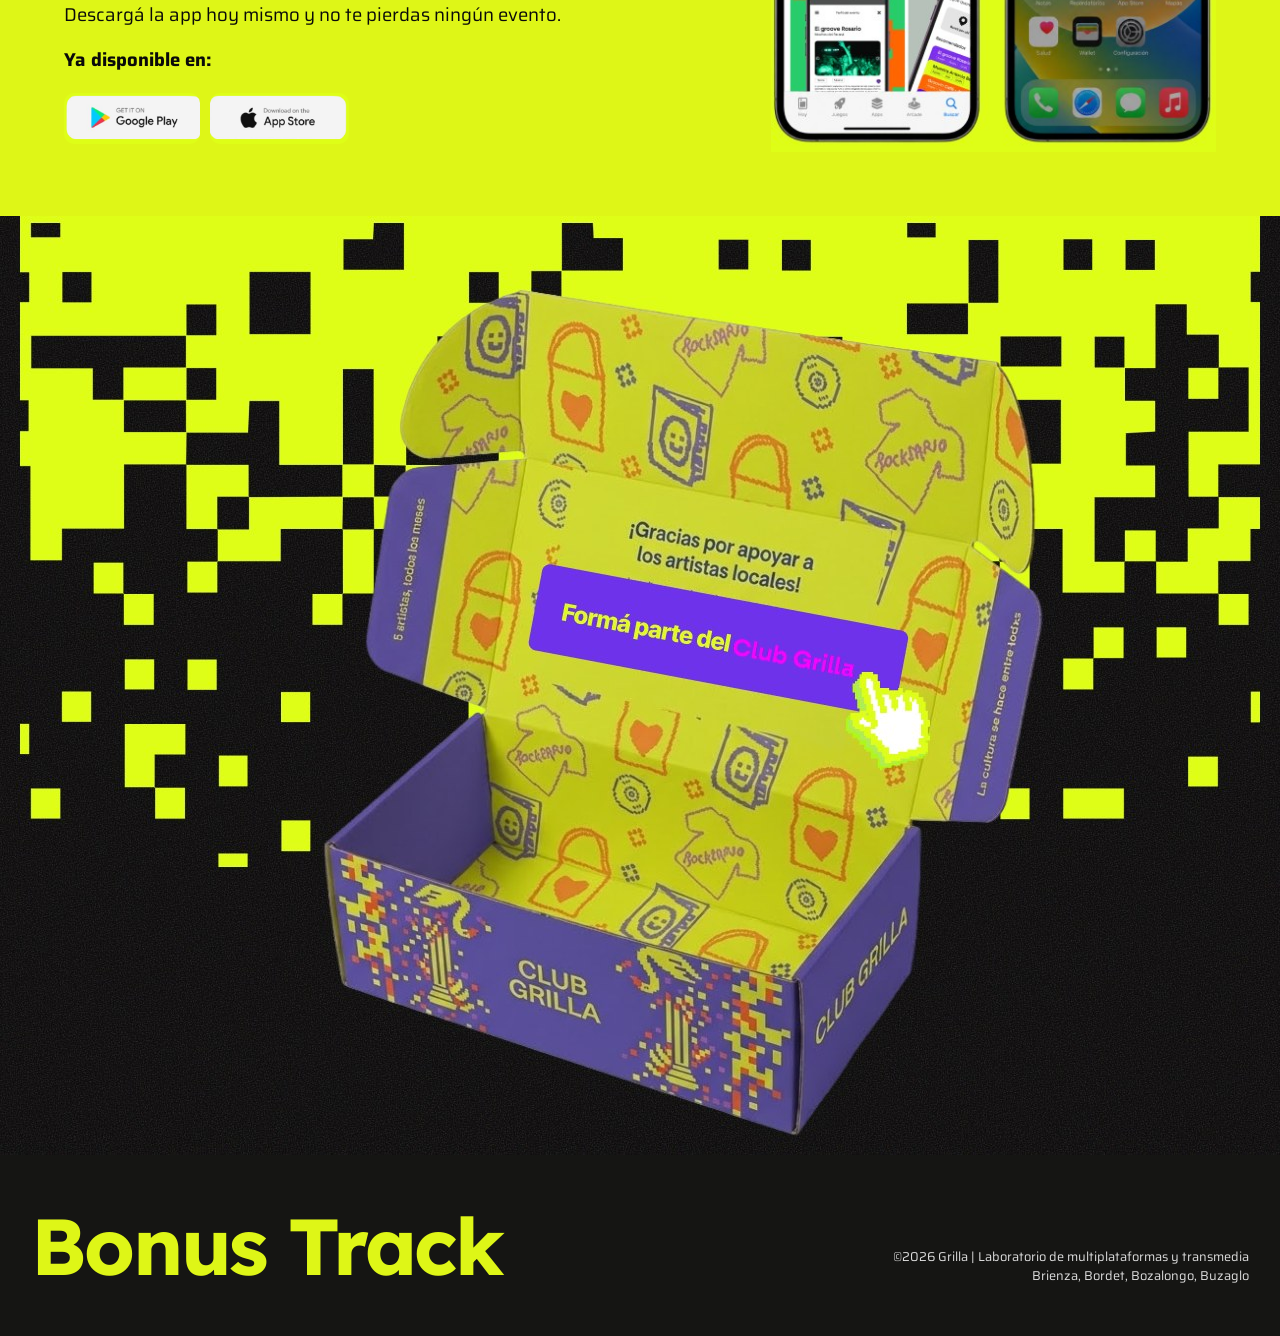
==== commit 97db0714: "Add files via upload" ====
--- a/index.html
+++ b/index.html
@@ -1,4 +1,4 @@
-<!doctype html><html lang="es"><head><meta charset="utf-8"><meta name="viewport" content="width=device-width,initial-scale=1"><title>Bonus Track | Grilla</title><meta name="description" content="Grilla es la red que conecta la cultura independiente de Rosario y alrededores."><link rel="preconnect" href="https://fonts.googleapis.com"><link rel="preconnect" href="https://fonts.gstatic.com" crossorigin><link href="https://fonts.googleapis.com/css2?family=Lexend:wght@500;600;700;800&family=Saira:wght@400;500;600;700&family=Saira+Condensed:wght@800&display=swap" rel="stylesheet"><link rel="stylesheet" href="styles.css"></head><body>
+<!doctype html><html lang="es"><head><meta charset="utf-8"><meta name="viewport" content="width=device-width,initial-scale=1"><title>Bonus Track | Grilla</title><meta name="description" content="Grilla es la red que conecta la cultura independiente de Rosario y alrededores."><link rel="preconnect" href="https://fonts.googleapis.com"><link rel="preconnect" href="https://fonts.gstatic.com" crossorigin><link href="https://fonts.googleapis.com/css2?family=Lexend:wght@500;600;700;800&family=Saira:wght@400;500;600;700&family=Saira+Condensed:wght@800&display=swap" rel="stylesheet"><link rel="stylesheet" href="styles.css"><link rel="icon" href="assets/favicon.ico" sizes="any"><link rel="icon" type="image/png" sizes="32x32" href="assets/favicon-32.png"><link rel="apple-touch-icon" href="assets/apple-touch-icon.png"></head><body>
 <header class="hero" id="inicio"><div class="top"><a class="logo" href="index.html">Grilla</a><nav class="nav" aria-label="Principal"><a href="index.html">Inicio</a><a href="club-grilla.html">Club Grilla</a><a href="bonus-track.html">Bonus Track</a><a href="grilla-lab.html">Grilla Lab</a></nav></div><h1 class="display">Bonus Track</h1></header>
 <main><section class="cards" id="bonus-track" aria-label="Historias de Bonus Track"><a class="card" href="matilda.html"><img src="assets/card-matilda.jpg" alt="Los músicos de Matilda apoyados en una baranda"><span class="cap"><b>MÚSICA</b><span>Matilda · March 19, 2026</span></span></a><a class="card" href="articulo-19.html"><img src="assets/card-teatro.jpg" alt="Tres actores de Artículo 19 en escena"><span class="cap"><b>TEATRO</b><span>Artículo 19 · June 10, 2026</span></span></a><a class="card" href="vera.html"><img src="assets/card-vera.jpg" alt="Primer plano de Vera, protagonista de la película"><span class="cap"><b>CINE</b><span>Vera y el placer de los otros · May 14, 2026</span></span></a><a class="card" href="no-fitness.html"><img src="assets/card-nofitness.jpg" alt="Letras gigantes de No Fitness sobre el cielo de Rosario"><span class="cap"><b>DEPORTE</b><span>No Fitness Army · March 12, 2026</span></span></a></section>
 <section class="about" aria-labelledby="quienes"><img class="ph" src="assets/about.jpg" alt="Megáfono pixelado sobre el Centro Cultural Parque de España"><div class="t"><h2 class="sec" id="quienes">¿Quiénes somos?</h2><p>Somos <b>Grilla</b>, una red que conecta la cultura independiente de Rosario y alrededores. Estamos para unir a productores autogestivos y al público en un solo lugar, organizando la oferta local sin depender de algoritmos ni publicidad. Nuestro objetivo es ser el canal directo para descubrir y vivir la agenda cultural de la ciudad.</p><img class="grillo" src="assets/icon-grillo.png" alt="Grillo, mascota de Grilla"></div></section>
--- a/styles.css
+++ b/styles.css
@@ -14,7 +14,8 @@
 .nav a:nth-child(odd){border-radius:4px}
 .nav a:hover{background:var(--ink);color:#fff}
 /* landing hero */
-.hero{background:var(--purple);min-height:clamp(300px,63vw,805px);display:flex;flex-direction:column;justify-content:space-between;color:#fff;padding-bottom:clamp(8px,1.5vw,20px)}
+.hero{background:var(--purple) url(assets/hero-bg.jpg) center bottom/cover no-repeat;min-height:clamp(300px,min(63vw,calc(100vh - 24px)),805px);display:flex;flex-direction:column;justify-content:space-between;color:#fff;padding-bottom:clamp(8px,1.5vw,20px)}
+.hero h1{position:absolute;width:1px;height:1px;overflow:hidden;clip:rect(0 0 0 0)}
 .hero h1{font-size:clamp(56px,13.6vw,200px);padding:0 clamp(14px,1.2vw,20px)}
 /* tarjetas */
 .cards{display:grid;grid-template-columns:1fr 1fr;gap:clamp(4px,.8vw,10px);padding:clamp(4px,.8vw,10px) 0 0}
@@ -57,8 +58,8 @@
 .story .hero-img{width:100%;aspect-ratio:1280/718;object-fit:cover;margin-top:clamp(20px,4vw,50px)}
 .story .hero-img.inset{width:calc(100% - clamp(8px,1.4vw,20px));margin-inline:auto;border-radius:10px}
 .mano{display:grid;grid-template-columns:minmax(120px,.24fr) minmax(0,1fr);gap:clamp(16px,3vw,40px);padding:clamp(24px,4vw,56px) clamp(14px,2.4vw,34px)}
-.mano h2{font-family:'Lexend',sans-serif;font-weight:700;font-size:clamp(17px,1.9vw,25px);letter-spacing:-.03em;text-align:right;align-self:center}
-.mano h2 img{width:clamp(40px,5vw,66px);margin:12px 0 0 auto}
+.mano h2{font-family:'Lexend',sans-serif;font-weight:700;font-size:clamp(17px,1.9vw,25px);letter-spacing:-.03em;text-align:center;align-self:center;justify-self:end;width:max-content}
+.mano h2 img{width:clamp(40px,5vw,66px);margin:12px auto 0}
 .mano .txt{max-width:88ch;font-size:clamp(14px,1.3vw,17px)}
 .mano p{margin-bottom:1.1em}.mano p:last-child{font-weight:700;margin:0}.mano .only p{font-weight:400}
 .video{background:#efefef;margin:0 clamp(4px,.8vw,10px);padding:clamp(24px,5vw,70px) clamp(8px,1vw,14px);border-radius:10px 10px 0 0}
@@ -75,7 +76,7 @@
 @media(max-width:760px){
  .about,.geo,.mano,.more{grid-template-columns:1fr}
  .about img.ph{height:240px}
- .mano h2{text-align:left;display:flex;align-items:center;gap:14px}.mano h2 img{margin:0}
+ .mano h2{text-align:left;display:flex;align-items:center;gap:14px;justify-self:start}.mano h2 img{margin:0}
  .geo>img{max-width:320px}
  footer small{text-align:left}
 }
@@ -92,7 +93,8 @@
 .cat{margin-top:1.3em}.cat b{display:flex;align-items:center;gap:.4em;font-weight:700}.cat b img{width:1em;height:1em;object-fit:contain}
 .cat span{display:block;padding-left:1.4em}
 .mail{font-weight:700}
-.hand{display:inline-block;width:clamp(44px,6.2vw,80px);vertical-align:top;margin:-.5em 0 -3.2em .3em}
+.mailwrap{position:relative;display:inline-block;white-space:nowrap}
+.hand{position:absolute;left:100%;top:-.5em;margin:0 0 0 .9em;width:clamp(44px,6.2vw,80px)}
 .pix{display:block;width:100%}
 .page+footer{padding-top:clamp(60px,18vw,240px)}
 /* bonus track (índice) */
@@ -104,3 +106,11 @@
 .grey p{font-size:clamp(15px,1.4vw,17.5px);line-height:1.6}
 .grey b{font-weight:700}
 @media(max-width:760px){.info{grid-template-columns:1fr}.info aside{padding-left:0}}
+
+@supports(height:100svh){.hero{min-height:clamp(300px,min(63vw,calc(100svh - 24px)),805px)}}
+
+/* efecto de píxeles que caen sobre la foto (lo crea script.js) */
+.story .herowrap{position:relative;overflow:hidden;margin-top:clamp(20px,4vw,50px)}
+.story .herowrap.inset{width:calc(100% - clamp(8px,1.4vw,20px));margin-inline:auto;border-radius:10px}
+.story .herowrap .hero-img{margin:0;width:100%;border-radius:0}
+.pixdrip{position:absolute;left:0;top:0;display:block;color:var(--c);pointer-events:none}
